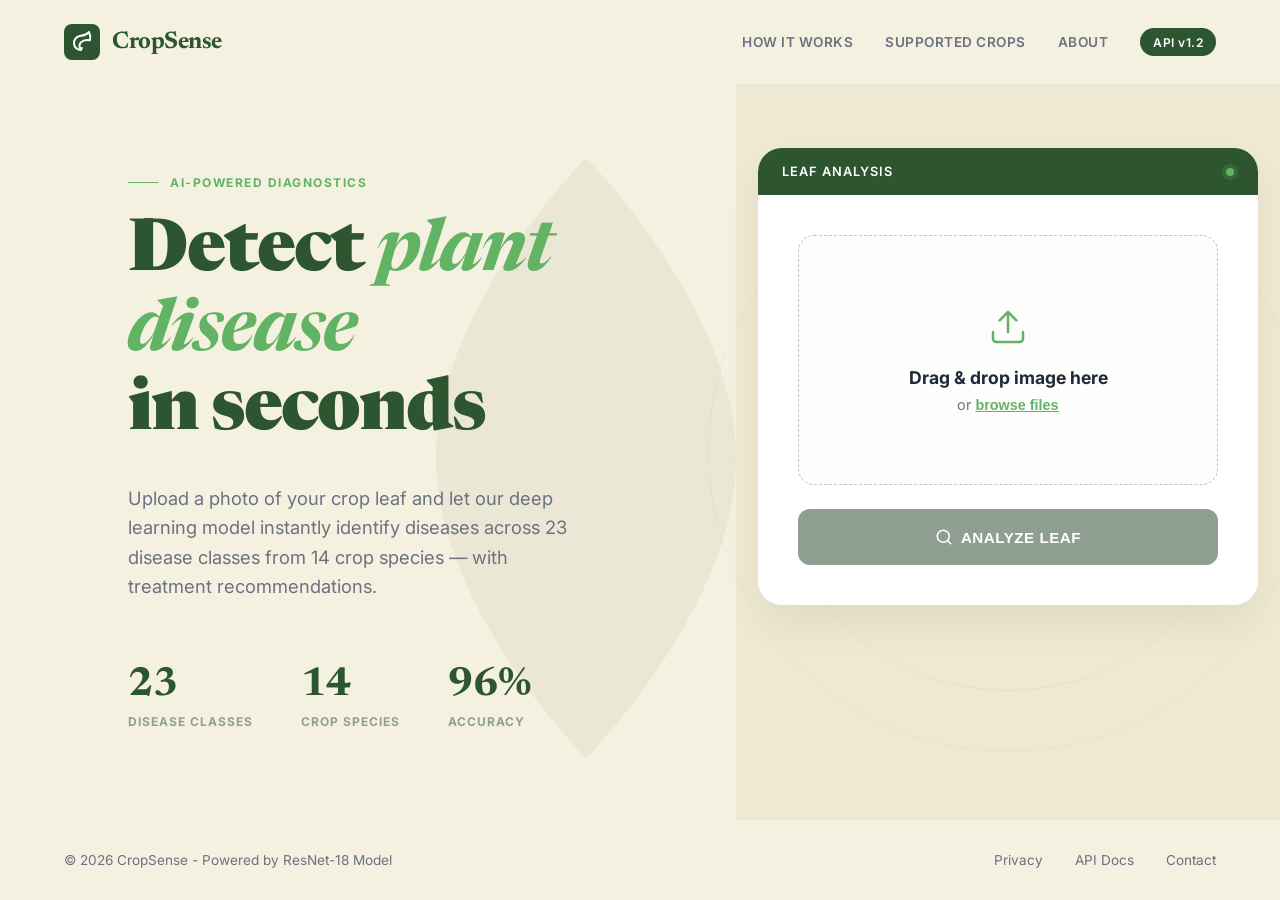
==== static/index.html @ 9f5681b8 "Initial commit" ====
<!DOCTYPE html>
<html lang="en">
<head>
    <meta charset="UTF-8">
    <meta name="viewport" content="width=device-width, initial-scale=1.0">
    <title>CropSense - AI Plant Diagnostics</title>
    <!-- Using a combination of Inter and a geometric serif (like Playfair or Newsreader) to match the mockup -->
    <link rel="preconnect" href="https://fonts.googleapis.com">
    <link rel="preconnect" href="https://fonts.gstatic.com" crossorigin>
    <link href="https://fonts.googleapis.com/css2?family=Inter:wght@400;500;600&family=Newsreader:opsz,wght@6..72,700;6..72,800&display=swap" rel="stylesheet">
    <link rel="stylesheet" href="style.css">
</head>
<body>
    
    <!-- Top Navigation -->
    <nav class="navbar">
        <div class="logo-area">
            <div class="logo-icon">
                <svg width="24" height="24" viewBox="0 0 24 24" fill="none" stroke="white" stroke-width="2" stroke-linecap="round" stroke-linejoin="round">
                    <path d="M11 20A7 7 0 0 1 9.8 6.1C15.5 5 17 4.48 19 2c1 2 2 4.18 1 8.3C11.6 9 7.1 14 11 20c.3-.8.6-1.6.8-2M11 20c-1.3-4-4.6-7-8V9h0"/>
                </svg>
            </div>
            <span class="logo-text">CropSense</span>
        </div>
        <div class="nav-links">
            <a href="#">HOW IT WORKS</a>
            <a href="#">SUPPORTED CROPS</a>
            <a href="#">ABOUT</a>
            <span class="api-badge">API v1.2</span>
        </div>
    </nav>

    <div class="split-layout">
        <!-- Left Column -->
        <div class="left-pane">
            <div class="hero-content">
                <div class="subtitle-badge">
                    <span class="line"></span> AI-POWERED DIAGNOSTICS
                </div>
                
                <h1>Detect <span class="accent-italic">plant disease</span><br>in seconds</h1>
                
                <p class="hero-desc">
                    Upload a photo of your crop leaf and let our deep learning model instantly identify diseases across 23 disease classes from 14 crop species — with treatment recommendations.
                </p>

                <div class="stats-row">
                    <div class="stat-item">
                        <span class="stat-number">23</span>
                        <span class="stat-label">DISEASE CLASSES</span>
                    </div>
                    <div class="stat-item">
                        <span class="stat-number">14</span>
                        <span class="stat-label">CROP SPECIES</span>
                    </div>
                    <div class="stat-item">
                        <span class="stat-number">96%</span>
                        <span class="stat-label">ACCURACY</span>
                    </div>
                </div>
            </div>
            
            <div class="leaf-watermark">
                <svg viewBox="0 0 100 200" fill="none" xmlns="http://www.w3.org/2000/svg">
                    <path d="M50 0C50 0 100 50 100 100C100 150 50 200 50 200C50 200 0 150 0 100C0 50 50 0 50 0Z" fill="currentColor"/>
                </svg>
            </div>
        </div>

        <!-- Right Column -->
        <div class="right-pane">
            <div class="background-circles"></div>

            <!-- Upload Flow Widget -->
            <div class="analysis-widget" id="upload-widget">
                <div class="widget-header">
                    <span>LEAF ANALYSIS</span>
                    <span class="status-dot"></span>
                </div>
                
                <div class="widget-body" id="drop-zone">
                    <!-- Upload Area -->
                    <div class="upload-area">
                        <input type="file" id="file-input" accept="image/*" hidden>
                        <div class="upload-placeholder">
                            <div class="placeholder-icon">
                                <svg width="40" height="40" viewBox="0 0 24 24" fill="none" stroke="currentColor" stroke-width="1.5" stroke-linecap="round" stroke-linejoin="round">
                                    <path d="M21 15v4a2 2 0 0 1-2 2H5a2 2 0 0 1-2-2v-4"></path>
                                    <polyline points="17 8 12 3 7 8"></polyline>
                                    <line x1="12" y1="3" x2="12" y2="15"></line>
                                </svg>
                            </div>
                            <p class="primary-text">Drag & drop image here</p>
                            <p class="secondary-text">or <button class="btn-text-upload" id="browse-btn">browse files</button></p>
                        </div>
                    </div>
                    
                    <!-- File Info (Hidden initially) -->
                    <div class="file-info hidden" id="file-info-bar">
                        <div class="file-details">
                            <svg width="16" height="16" viewBox="0 0 24 24" fill="none" stroke="#2c5530" stroke-width="2" stroke-linecap="round" stroke-linejoin="round"><path d="M14 2H6a2 2 0 0 0-2 2v16a2 2 0 0 0 2 2h12a2 2 0 0 0 2-2V8z"></path><polyline points="14 2 14 8 20 8"></polyline></svg>
                            <span id="file-name" class="filename">image.jpg</span>
                        </div>
                        <div class="file-actions">
                            <span id="file-size" class="filesize">19 KB</span>
                            <button id="clear-file-btn" class="btn-close">
                                <svg width="14" height="14" viewBox="0 0 24 24" fill="none" stroke="currentColor" stroke-width="2"><line x1="18" y1="6" x2="6" y2="18"></line><line x1="6" y1="6" x2="18" y2="18"></line></svg>
                            </button>
                        </div>
                    </div>

                    <!-- Loader (Hidden initially) -->
                    <div class="loader-box hidden" id="analyze-loader">
                        <div class="spinner-modern"></div>
                        <span>Analyzing model...</span>
                    </div>

                    <button class="btn-primary-dark" id="analyze-btn" disabled>
                        <svg width="18" height="18" viewBox="0 0 24 24" fill="none" stroke="currentColor" stroke-width="2" stroke-linecap="round" stroke-linejoin="round"><circle cx="11" cy="11" r="8"></circle><line x1="21" y1="21" x2="16.65" y2="16.65"></line></svg>
                        ANALYZE LEAF
                    </button>
                </div>
            </div>

            <!-- Results View (Hidden Initially) -->
            <div class="results-view hidden" id="results-widget">
                <div class="results-grid">
                    <!-- Left: Original Image -->
                    <div class="image-presentation">
                        <img id="result-img" src="" alt="Analyzed leaf">
                        <!-- We might optionally show what leaf type it is in the corner -->
                    </div>

                    <!-- Right: Data -->
                    <div class="data-presentation">
                        <div class="pill-badge healthy" id="diagnosis-badge">
                            <span class="dot"></span> <span id="badge-text">HEALTHY</span>
                        </div>
                        
                        <h2 class="diagnosis-header" id="diagnosis-title">Healthy</h2>
                        <p class="diagnosis-sub" id="diagnosis-subtitle">No disease detected</p>
                        
                        <div class="confidence-row">
                            <span class="conf-label">CONFIDENCE</span>
                            <div class="conf-bar-bg">
                                <div class="conf-bar-fill" id="conf-bar" style="width: 0%;"></div>
                            </div>
                            <span class="conf-value" id="conf-val-text">0%</span>
                        </div>

                        <!-- Tab System -->
                        <div class="tabs">
                            <div class="tab active" data-tab="overview">OVERVIEW</div>
                            <div class="tab" data-tab="alternatives">ALTERNATIVES</div>
                            <div class="tab" data-tab="treatment">TREATMENT</div>
                        </div>

                        <!-- Tab contents -->
                        <div class="tab-content active" id="tab-overview">
                            <ul class="checklist">
                                <li>
                                    <div class="check-icon"><svg width="12" height="12" viewBox="0 0 24 24" fill="none" stroke="currentColor" stroke-width="3" stroke-linecap="round" stroke-linejoin="round"><polyline points="20 6 9 17 4 12"></polyline></svg></div>
                                    <div><strong>Analysis complete:</strong> Visual structures, coloring, and necrosis indicators processed.</div>
                                </li>
                                <li>
                                    <div class="check-icon"><svg width="12" height="12" viewBox="0 0 24 24" fill="none" stroke="currentColor" stroke-width="3" stroke-linecap="round" stroke-linejoin="round"><polyline points="20 6 9 17 4 12"></polyline></svg></div>
                                    <div><strong>Model confidence high:</strong> The ResNet18 model is highly confident in this prediction category.</div>
                                </li>
                                <li>
                                    <div class="check-icon"><svg width="12" height="12" viewBox="0 0 24 24" fill="none" stroke="currentColor" stroke-width="3" stroke-linecap="round" stroke-linejoin="round"><polyline points="20 6 9 17 4 12"></polyline></svg></div>
                                    <div><strong>Optimal conditions:</strong> Ensure proper watering, drainage, and fertilization.</div>
                                </li>
                            </ul>
                        </div>
                    </div>
                </div>

                <!-- Action Cards -->
                <div class="action-cards">
                    <div class="action-card">
                        <div class="card-icon"><svg width="20" height="20" viewBox="0 0 24 24" fill="none" stroke="var(--forest)" stroke-width="2" stroke-linecap="round" stroke-linejoin="round"><path d="M14 2H6a2 2 0 0 0-2 2v16a2 2 0 0 0 2 2h12a2 2 0 0 0 2-2V8z"></path><polyline points="14 2 14 8 20 8"></polyline><line x1="12" y1="18" x2="12" y2="12"></line><line x1="9" y1="15" x2="15" y2="15"></line></svg></div>
                        <h4>Download Report</h4>
                        <p>Get a detailed PDF report of this diagnosis.</p>
                    </div>
                    <div class="action-card">
                        <div class="card-icon"><svg width="20" height="20" viewBox="0 0 24 24" fill="none" stroke="#d97706" stroke-width="2" stroke-linecap="round" stroke-linejoin="round"><circle cx="12" cy="12" r="10"></circle><line x1="12" y1="8" x2="12" y2="12"></line><line x1="12" y1="16" x2="12.01" y2="16"></line></svg></div>
                        <h4>Learn More</h4>
                        <p>Read about the pathogen biology and spread.</p>
                    </div>
                    <div class="action-card">
                        <div class="card-icon"><svg width="20" height="20" viewBox="0 0 24 24" fill="none" stroke="#78350f" stroke-width="2" stroke-linecap="round" stroke-linejoin="round"><path d="M3 9l9-7 9 7v11a2 2 0 0 1-2 2H5a2 2 0 0 1-2-2z"></path><polyline points="9 22 9 12 15 12 15 22"></polyline></svg></div>
                        <h4>Find Nearby Help</h4>
                        <p>Locate agronomists and suppliers near you.</p>
                    </div>
                </div>
                
                <button class="btn-text" id="reset-workflow">
                    <svg width="16" height="16" viewBox="0 0 24 24" fill="none" stroke="currentColor" stroke-width="2" stroke-linecap="round" stroke-linejoin="round"><path d="M2.5 2v6h6M21.5 22v-6h-6M22 11.5A10 10 0 0 0 3.2 7.2M2 12.5a10 10 0 0 0 18.8 4.2"/></svg>
                    ANALYZE ANOTHER IMAGE
                </button>
            </div>
            
        </div>
    </div>
    
    <!-- Footer -->
    <footer>
        <div class="copy">© 2026 CropSense - Powered by ResNet-18 Model</div>
        <div class="footer-links">
            <a href="#">Privacy</a>
            <a href="#">API Docs</a>
            <a href="#">Contact</a>
        </div>
    </footer>

    <script src="script.js"></script>
</body>
</html>
---- static/style.css ----
:root {
    /* Color Palette matched to "CropSense" Mockup */
    --bg-main: #f4f1e1; /* Warm cream/beige background */
    --bg-card: #ffffff; /* White card */
    --bg-dark-accent: #2c5530; /* Dark forest green */
    --bg-dark-accent-hover: #1e3b21;
    --text-dark: #1f2937; /* Dark gray for headings */
    --text-forest: #2c5530; /* Forest green text */
    --text-light-green: #63b365; /* Lighter green accent */
    --text-muted: #6b7280; /* Gray for subtitles */
    --border-light: #e5e7eb;
    
    /* Specific statuses */
    --pill-healthy-bg: #e6f4ea;
    --pill-healthy-text: #1e8e3e;
    
    /* Layout */
    --border-radius-lg: 16px;
    --border-radius-xl: 24px;
    --shadow-card: 0 20px 40px rgba(0,0,0,0.06);
}

* {
    box-sizing: border-box;
    margin: 0;
    padding: 0;
}

body {
    background-color: var(--bg-main);
    color: var(--text-dark);
    font-family: 'Inter', -apple-system, sans-serif;
    min-height: 100vh;
    display: flex;
    flex-direction: column;
    overflow-x: hidden;
}

/* --- Navigation --- */
.navbar {
    display: flex;
    justify-content: space-between;
    align-items: center;
    padding: 1.5rem 4rem;
    position: relative;
    z-index: 100;
}

.logo-area {
    display: flex;
    align-items: center;
    gap: 0.75rem;
}

.logo-icon {
    width: 36px;
    height: 36px;
    background-color: var(--bg-dark-accent);
    border-radius: 8px;
    display: flex;
    align-items: center;
    justify-content: center;
}

.logo-text {
    font-family: 'Newsreader', serif;
    font-weight: 700;
    font-size: 1.5rem;
    color: var(--text-forest);
    letter-spacing: -0.5px;
}

.nav-links {
    display: flex;
    align-items: center;
    gap: 2rem;
}

.nav-links a {
    text-decoration: none;
    color: var(--text-muted);
    font-size: 0.85rem;
    font-weight: 600;
    letter-spacing: 0.5px;
    transition: color 0.2s;
}

.nav-links a:hover {
    color: var(--text-forest);
}

.api-badge {
    background: var(--bg-dark-accent);
    color: white;
    font-size: 0.75rem;
    font-weight: 600;
    padding: 0.4rem 0.8rem;
    border-radius: 20px;
    letter-spacing: 0.5px;
}

/* --- Split Layout Main --- */
.split-layout {
    display: flex;
    flex: 1;
    position: relative;
}

/* Left Pane Details */
.left-pane {
    flex: 1;
    padding: 4rem 4rem 4rem 8rem;
    display: flex;
    flex-direction: column;
    justify-content: center;
    position: relative;
}

.hero-content {
    max-width: 500px;
    position: relative;
    z-index: 2;
}

.subtitle-badge {
    color: var(--text-light-green);
    font-size: 0.75rem;
    font-weight: 700;
    letter-spacing: 1.5px;
    margin-bottom: 1.5rem;
    display: flex;
    align-items: center;
    gap: 12px;
}

.subtitle-badge .line {
    width: 30px;
    height: 1px;
    background-color: var(--text-light-green);
}

.left-pane h1 {
    font-family: 'Newsreader', serif;
    font-size: 4.5rem;
    line-height: 1.1;
    color: var(--text-forest);
    font-weight: 800;
    margin-bottom: 2rem;
    letter-spacing: -2px;
}

.accent-italic {
    font-style: italic;
    color: var(--text-light-green);
    font-weight: 700;
}

.hero-desc {
    font-size: 1.15rem;
    line-height: 1.6;
    color: var(--text-muted);
    margin-bottom: 4rem;
    max-width: 450px;
}

.stats-row {
    display: flex;
    gap: 3rem;
}

.stat-item {
    display: flex;
    flex-direction: column;
    gap: 0.5rem;
}

.stat-number {
    font-family: 'Newsreader', serif;
    font-size: 2.5rem;
    font-weight: 700;
    color: var(--text-forest);
}

.stat-label {
    font-size: 0.75rem;
    font-weight: 700;
    color: #8fa08e;
    letter-spacing: 1px;
}

.leaf-watermark {
    position: absolute;
    top: 10%;
    right: 0;
    width: 300px;
    height: auto;
    color: rgba(220, 215, 195, 0.4);
    z-index: 1;
    pointer-events: none;
}

/* Right Pane Details */
.right-pane {
    flex: 1;
    background-color: #ede9d2; /* Slightly darker beige block to match the split */
    position: relative;
    display: flex;
    justify-content: center;
    align-items: flex-start;
    padding-top: 4rem;
}

.background-circles {
    position: absolute;
    top: 50%;
    left: 50%;
    transform: translate(-50%, -50%);
    width: 600px;
    height: 600px;
    border-radius: 50%;
    border: 1px solid rgba(0,0,0,0.03);
    z-index: 1;
}

.background-circles::before {
    content: '';
    position: absolute;
    top: 10%;
    left: 10%;
    right: 10%;
    bottom: 10%;
    border-radius: 50%;
    border: 1px solid rgba(0,0,0,0.04);
}

/* --- Widgets --- */
.analysis-widget {
    background: var(--bg-card);
    width: 100%;
    max-width: 500px;
    border-radius: var(--border-radius-xl);
    box-shadow: var(--shadow-card);
    z-index: 10;
    overflow: hidden;
    transition: all 0.3s ease;
}

.widget-header {
    background: var(--bg-dark-accent);
    color: white;
    padding: 1rem 1.5rem;
    display: flex;
    justify-content: space-between;
    align-items: center;
    font-size: 0.8rem;
    font-weight: 600;
    letter-spacing: 1px;
}

.status-dot {
    width: 8px;
    height: 8px;
    background: #63b365;
    border-radius: 50%;
    box-shadow: 0 0 0 4px rgba(99, 179, 101, 0.2);
}

.widget-body {
    padding: 2.5rem;
}

.upload-area {
    border: 1px dashed #c1c5b8;
    background: #fdfdfc;
    border-radius: var(--border-radius-lg);
    height: 250px;
    display: flex;
    justify-content: center;
    align-items: center;
    margin-bottom: 1.5rem;
    transition: all 0.2s ease;
}

.upload-area.highlight {
    border-color: var(--text-light-green);
    background: #f3faf4;
}

.upload-placeholder {
    display: flex;
    flex-direction: column;
    align-items: center;
    gap: 0.5rem;
}

.placeholder-icon {
    color: var(--text-light-green);
    margin-bottom: 0.5rem;
}

.primary-text {
    font-weight: 700;
    color: var(--text-dark);
    font-size: 1.1rem;
}

.secondary-text {
    color: var(--text-muted);
    font-size: 0.9rem;
}

.btn-text-upload {
    background: none;
    border: none;
    color: var(--text-light-green);
    font-weight: 600;
    text-decoration: underline;
    cursor: pointer;
    font-size: 0.9rem;
}

.file-info {
    display: flex;
    justify-content: space-between;
    align-items: center;
    background: #f9f9f9;
    padding: 1rem 1.5rem;
    border-radius: 8px;
    border: 1px solid var(--border-light);
    margin-bottom: 1.5rem;
}

.file-details {
    display: flex;
    align-items: center;
    gap: 12px;
    font-size: 0.9rem;
    font-weight: 500;
    color: var(--text-dark);
}

.file-actions {
    display: flex;
    align-items: center;
    gap: 12px;
}

.filesize {
    font-size: 0.8rem;
    color: var(--text-muted);
}

.btn-close {
    background: none;
    border: none;
    color: var(--text-muted);
    cursor: pointer;
    display: flex;
    align-items: center;
    justify-content: center;
}

.btn-close:hover {
    color: #ef4444;
}

.btn-primary-dark {
    width: 100%;
    background: var(--bg-dark-accent);
    color: white;
    border: none;
    padding: 1.2rem;
    border-radius: 12px;
    font-weight: 600;
    font-size: 0.95rem;
    letter-spacing: 0.5px;
    cursor: pointer;
    display: flex;
    justify-content: center;
    align-items: center;
    gap: 8px;
    transition: background 0.2s;
}

.btn-primary-dark:hover:not(:disabled) {
    background: var(--bg-dark-accent-hover);
}

.btn-primary-dark:disabled {
    background: #8e9e90;
    cursor: not-allowed;
}

/* --- Results View (The full-width layout shown in second image) --- */
.results-view {
    width: 100%;
    padding: 0 4rem;
    z-index: 20;
    animation: fadeIn 0.4s ease forwards;
}

/* We hide the hero content and right-pane background to make results full width */
body.results-mode .left-pane .hero-content,
body.results-mode .left-pane .leaf-watermark {
    display: none;
}
body.results-mode .right-pane {
    background-color: transparent;
}
body.results-mode .split-layout {
    display: block;
    padding-top: 2rem;
}

.results-grid {
    display: grid;
    grid-template-columns: 1fr 1fr;
    gap: 2rem;
    margin-bottom: 2rem;
    max-width: 1100px;
    margin: 0 auto 2rem auto;
}

.image-presentation {
    background: var(--bg-card);
    border-radius: var(--border-radius-xl);
    overflow: hidden;
    position: relative;
    box-shadow: var(--shadow-card);
}

#result-img {
    width: 100%;
    height: 100%;
    object-fit: cover;
    display: block;
    aspect-ratio: 1 / 1;
}

.data-presentation {
    background: var(--bg-card);
    border-radius: var(--border-radius-xl);
    padding: 3rem;
    box-shadow: var(--shadow-card);
}

/* Pill badge styling */
.pill-badge {
    display: inline-flex;
    align-items: center;
    gap: 6px;
    padding: 0.4rem 0.8rem;
    border-radius: 20px;
    font-size: 0.75rem;
    font-weight: 700;
    letter-spacing: 0.5px;
    margin-bottom: 1rem;
}

.pill-badge.healthy {
    background: var(--pill-healthy-bg);
    color: var(--pill-healthy-text);
}
.pill-badge.healthy .dot {
    background: var(--pill-healthy-text);
}

.pill-badge.disease {
    background: #fef2f2;
    color: #b91c1c;
}
.pill-badge.disease .dot {
    background: #b91c1c;
}

.pill-badge .dot {
    width: 6px;
    height: 6px;
    border-radius: 50%;
}

.diagnosis-header {
    font-family: 'Newsreader', serif;
    font-size: 2.5rem;
    color: var(--text-forest);
    margin-bottom: 0.2rem;
}

.diagnosis-sub {
    color: var(--text-muted);
    font-style: italic;
    margin-bottom: 2.5rem;
}

/* Confidence Bar exactly like mockup */
.confidence-row {
    display: flex;
    align-items: center;
    gap: 1.5rem;
    margin-bottom: 3rem;
}

.conf-label {
    font-size: 0.75rem;
    font-weight: 700;
    color: var(--text-muted);
    letter-spacing: 1px;
}

.conf-bar-bg {
    flex: 1;
    height: 6px;
    background: #f3f4f6;
    border-radius: 3px;
    overflow: hidden;
}

.conf-bar-fill {
    height: 100%;
    background: var(--text-light-green); /* Default green */
    border-radius: 3px;
    transition: width 1s ease;
}

.conf-bar-fill.warning {
    background: #dc2626; /* Red for disease */
}

.conf-value {
    font-weight: 700;
    font-family: 'Newsreader', serif;
    font-size: 1.25rem;
}

/* Tabs */
.tabs {
    display: flex;
    border-bottom: 1px solid var(--border-light);
    margin-bottom: 2rem;
}

.tab {
    padding: 1rem 1.5rem;
    font-size: 0.8rem;
    font-weight: 700;
    color: var(--text-muted);
    cursor: pointer;
    border-bottom: 2px solid transparent;
    transition: all 0.2s;
    letter-spacing: 0.5px;
}

.tab.active {
    color: var(--text-forest);
    border-bottom-color: var(--text-forest);
}

.tab-content {
    display: none;
    animation: fadeIn 0.3s;
}

.tab-content.active {
    display: block;
}

.checklist {
    list-style: none;
}

.checklist li {
    display: flex;
    gap: 1rem;
    margin-bottom: 1.5rem;
    font-size: 0.95rem;
    line-height: 1.5;
    color: var(--text-dark);
}

.checklist li strong {
    color: var(--text-forest);
}

.check-icon {
    flex-shrink: 0;
    width: 20px;
    height: 20px;
    border-radius: 50%;
    background: var(--pill-healthy-bg);
    color: var(--pill-healthy-text);
    display: flex;
    justify-content: center;
    align-items: center;
    margin-top: 2px;
}

/* Action Cards */
.action-cards {
    display: grid;
    grid-template-columns: repeat(3, 1fr);
    gap: 1.5rem;
    max-width: 1100px;
    margin: 0 auto;
}

.action-card {
    background: var(--bg-card);
    padding: 2rem;
    border-radius: var(--border-radius-lg);
    box-shadow: var(--shadow-card);
    transition: transform 0.2s;
    cursor: pointer;
}

.action-card:hover {
    transform: translateY(-3px);
}

.card-icon {
    width: 40px;
    height: 40px;
    background: #f9fafb;
    border-radius: 8px;
    display: flex;
    justify-content: center;
    align-items: center;
    margin-bottom: 1rem;
}

.action-card h4 {
    font-size: 1rem;
    color: var(--text-dark);
    margin-bottom: 0.5rem;
}

.action-card p {
    font-size: 0.85rem;
    color: var(--text-muted);
    line-height: 1.5;
}

/* Resets */
#reset-workflow {
    margin: 3rem auto 0 auto;
    display: flex;
    align-items: center;
    gap: 8px;
    color: var(--text-muted);
    font-size: 0.8rem;
    letter-spacing: 1px;
}

#reset-workflow:hover {
    color: var(--text-dark);
}

/* Utilities */
.hidden {
    display: none !important;
}

.loader-box {
    display: flex;
    flex-direction: column;
    align-items: center;
    gap: 1rem;
    padding: 3rem 0;
    color: var(--text-muted);
    font-weight: 500;
}

.spinner-modern {
    width: 40px;
    height: 40px;
    border: 3px solid rgba(0,0,0,0.05);
    border-top-color: var(--text-light-green);
    border-radius: 50%;
    animation: spin 1s linear infinite;
}

@keyframes spin {
    to { transform: rotate(360deg); }
}

@keyframes fadeIn {
    from { opacity: 0; transform: translateY(5px); }
    to { opacity: 1; transform: translateY(0); }
}

/* Footer Section */
footer {
    display: flex;
    justify-content: space-between;
    padding: 2rem 4rem;
    color: var(--text-muted);
    font-size: 0.85rem;
    z-index: 100;
}

.footer-links {
    display: flex;
    gap: 2rem;
}

.footer-links a {
    color: inherit;
    text-decoration: none;
}

@media(max-width: 1024px) {
    .split-layout {
        flex-direction: column;
    }
    body.results-mode .results-grid {
        grid-template-columns: 1fr;
    }
}
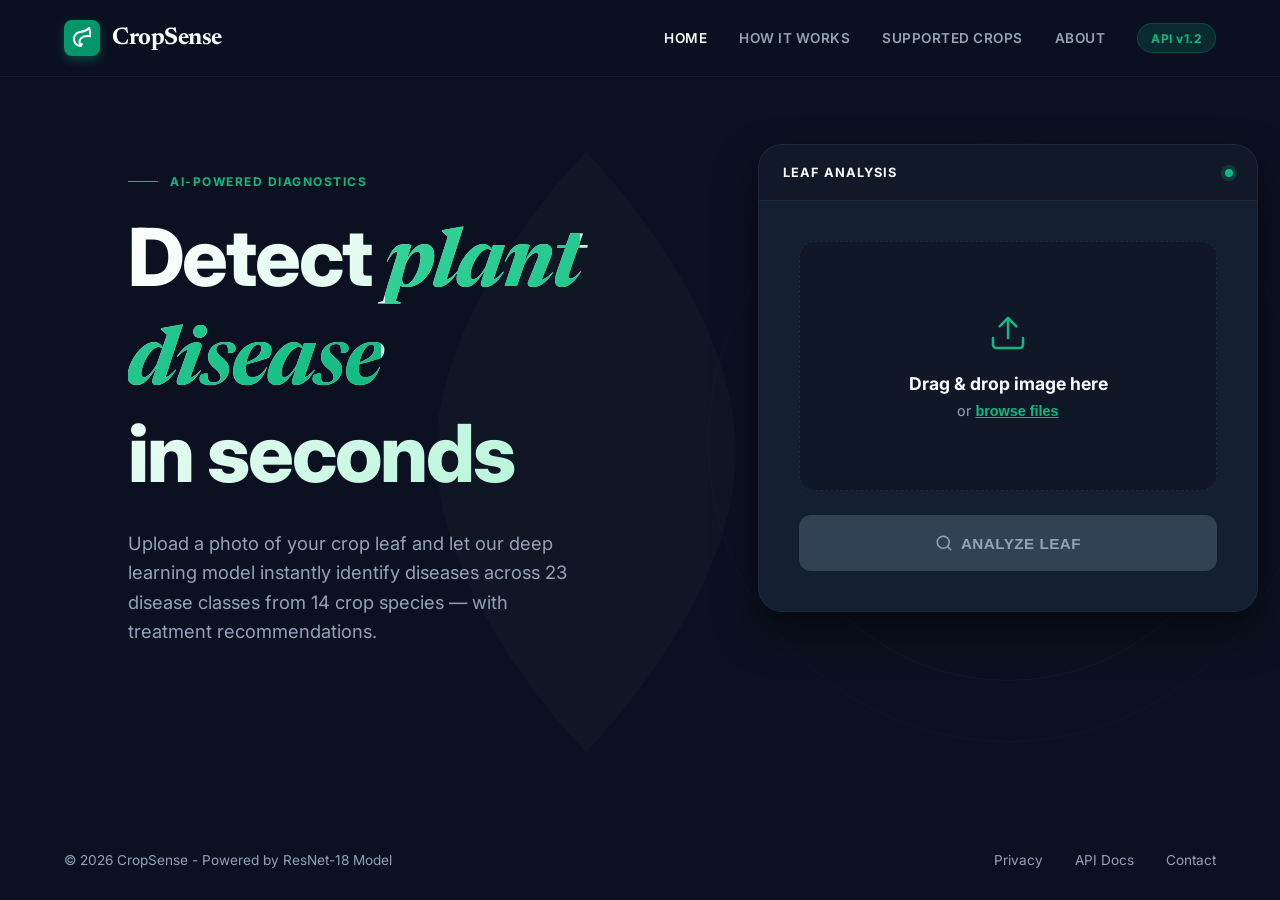
==== commit d68f091c: "Updated the frontend and added pages for about , home , supported-crops" ====
--- a/static/index.html
+++ b/static/index.html
@@ -4,14 +4,13 @@
     <meta charset="UTF-8">
     <meta name="viewport" content="width=device-width, initial-scale=1.0">
     <title>CropSense - AI Plant Diagnostics</title>
-    <!-- Using a combination of Inter and a geometric serif (like Playfair or Newsreader) to match the mockup -->
     <link rel="preconnect" href="https://fonts.googleapis.com">
     <link rel="preconnect" href="https://fonts.gstatic.com" crossorigin>
     <link href="https://fonts.googleapis.com/css2?family=Inter:wght@400;500;600&family=Newsreader:opsz,wght@6..72,700;6..72,800&display=swap" rel="stylesheet">
-    <link rel="stylesheet" href="style.css">
+    <link rel="stylesheet" href="style.css?v=2">
 </head>
 <body>
-    
+
     <!-- Top Navigation -->
     <nav class="navbar">
         <div class="logo-area">
@@ -23,43 +22,31 @@
             <span class="logo-text">CropSense</span>
         </div>
         <div class="nav-links">
-            <a href="#">HOW IT WORKS</a>
-            <a href="#">SUPPORTED CROPS</a>
-            <a href="#">ABOUT</a>
+            <a href="/" style="color: var(--text-dark);">HOME</a>
+            <a href="how-it-works.html">HOW IT WORKS</a>
+            <a href="supported-crops.html">SUPPORTED CROPS</a>
+            <a href="about.html">ABOUT</a>
             <span class="api-badge">API v1.2</span>
         </div>
     </nav>
 
     <div class="split-layout">
+
         <!-- Left Column -->
         <div class="left-pane">
             <div class="hero-content">
                 <div class="subtitle-badge">
                     <span class="line"></span> AI-POWERED DIAGNOSTICS
                 </div>
-                
+
                 <h1>Detect <span class="accent-italic">plant disease</span><br>in seconds</h1>
-                
+
                 <p class="hero-desc">
-                    Upload a photo of your crop leaf and let our deep learning model instantly identify diseases across 23 disease classes from 14 crop species — with treatment recommendations.
+                    Upload a photo of your crop leaf and let our deep learning model instantly identify diseases across
+                    23 disease classes from 14 crop species — with treatment recommendations.
                 </p>
-
-                <div class="stats-row">
-                    <div class="stat-item">
-                        <span class="stat-number">23</span>
-                        <span class="stat-label">DISEASE CLASSES</span>
-                    </div>
-                    <div class="stat-item">
-                        <span class="stat-number">14</span>
-                        <span class="stat-label">CROP SPECIES</span>
-                    </div>
-                    <div class="stat-item">
-                        <span class="stat-number">96%</span>
-                        <span class="stat-label">ACCURACY</span>
-                    </div>
-                </div>
-            </div>
-            
+            </div>
+
             <div class="leaf-watermark">
                 <svg viewBox="0 0 100 200" fill="none" xmlns="http://www.w3.org/2000/svg">
                     <path d="M50 0C50 0 100 50 100 100C100 150 50 200 50 200C50 200 0 150 0 100C0 50 50 0 50 0Z" fill="currentColor"/>
@@ -77,7 +64,7 @@
                     <span>LEAF ANALYSIS</span>
                     <span class="status-dot"></span>
                 </div>
-                
+
                 <div class="widget-body" id="drop-zone">
                     <!-- Upload Area -->
                     <div class="upload-area">
@@ -90,21 +77,27 @@
                                     <line x1="12" y1="3" x2="12" y2="15"></line>
                                 </svg>
                             </div>
-                            <p class="primary-text">Drag & drop image here</p>
+                            <p class="primary-text">Drag &amp; drop image here</p>
                             <p class="secondary-text">or <button class="btn-text-upload" id="browse-btn">browse files</button></p>
                         </div>
                     </div>
-                    
+
                     <!-- File Info (Hidden initially) -->
                     <div class="file-info hidden" id="file-info-bar">
                         <div class="file-details">
-                            <svg width="16" height="16" viewBox="0 0 24 24" fill="none" stroke="#2c5530" stroke-width="2" stroke-linecap="round" stroke-linejoin="round"><path d="M14 2H6a2 2 0 0 0-2 2v16a2 2 0 0 0 2 2h12a2 2 0 0 0 2-2V8z"></path><polyline points="14 2 14 8 20 8"></polyline></svg>
+                            <svg width="16" height="16" viewBox="0 0 24 24" fill="none" stroke="#2c5530" stroke-width="2" stroke-linecap="round" stroke-linejoin="round">
+                                <path d="M14 2H6a2 2 0 0 0-2 2v16a2 2 0 0 0 2 2h12a2 2 0 0 0 2-2V8z"></path>
+                                <polyline points="14 2 14 8 20 8"></polyline>
+                            </svg>
                             <span id="file-name" class="filename">image.jpg</span>
                         </div>
                         <div class="file-actions">
                             <span id="file-size" class="filesize">19 KB</span>
                             <button id="clear-file-btn" class="btn-close">
-                                <svg width="14" height="14" viewBox="0 0 24 24" fill="none" stroke="currentColor" stroke-width="2"><line x1="18" y1="6" x2="6" y2="18"></line><line x1="6" y1="6" x2="18" y2="18"></line></svg>
+                                <svg width="14" height="14" viewBox="0 0 24 24" fill="none" stroke="currentColor" stroke-width="2">
+                                    <line x1="18" y1="6" x2="6" y2="18"></line>
+                                    <line x1="6" y1="6" x2="18" y2="18"></line>
+                                </svg>
                             </button>
                         </div>
                     </div>
@@ -116,7 +109,10 @@
                     </div>
 
                     <button class="btn-primary-dark" id="analyze-btn" disabled>
-                        <svg width="18" height="18" viewBox="0 0 24 24" fill="none" stroke="currentColor" stroke-width="2" stroke-linecap="round" stroke-linejoin="round"><circle cx="11" cy="11" r="8"></circle><line x1="21" y1="21" x2="16.65" y2="16.65"></line></svg>
+                        <svg width="18" height="18" viewBox="0 0 24 24" fill="none" stroke="currentColor" stroke-width="2" stroke-linecap="round" stroke-linejoin="round">
+                            <circle cx="11" cy="11" r="8"></circle>
+                            <line x1="21" y1="21" x2="16.65" y2="16.65"></line>
+                        </svg>
                         ANALYZE LEAF
                     </button>
                 </div>
@@ -128,7 +124,6 @@
                     <!-- Left: Original Image -->
                     <div class="image-presentation">
                         <img id="result-img" src="" alt="Analyzed leaf">
-                        <!-- We might optionally show what leaf type it is in the corner -->
                     </div>
 
                     <!-- Right: Data -->
@@ -136,10 +131,10 @@
                         <div class="pill-badge healthy" id="diagnosis-badge">
                             <span class="dot"></span> <span id="badge-text">HEALTHY</span>
                         </div>
-                        
+
                         <h2 class="diagnosis-header" id="diagnosis-title">Healthy</h2>
                         <p class="diagnosis-sub" id="diagnosis-subtitle">No disease detected</p>
-                        
+
                         <div class="confidence-row">
                             <span class="conf-label">CONFIDENCE</span>
                             <div class="conf-bar-bg">
@@ -193,16 +188,16 @@
                         <p>Locate agronomists and suppliers near you.</p>
                     </div>
                 </div>
-                
+
                 <button class="btn-text" id="reset-workflow">
                     <svg width="16" height="16" viewBox="0 0 24 24" fill="none" stroke="currentColor" stroke-width="2" stroke-linecap="round" stroke-linejoin="round"><path d="M2.5 2v6h6M21.5 22v-6h-6M22 11.5A10 10 0 0 0 3.2 7.2M2 12.5a10 10 0 0 0 18.8 4.2"/></svg>
                     ANALYZE ANOTHER IMAGE
                 </button>
             </div>
-            
+
         </div>
     </div>
-    
+
     <!-- Footer -->
     <footer>
         <div class="copy">© 2026 CropSense - Powered by ResNet-18 Model</div>
@@ -215,4 +210,4 @@
 
     <script src="script.js"></script>
 </body>
-</html>
+</html>
--- a/static/style.css
+++ b/static/style.css
@@ -1,23 +1,29 @@
 :root {
-    /* Color Palette matched to "CropSense" Mockup */
-    --bg-main: #f4f1e1; /* Warm cream/beige background */
-    --bg-card: #ffffff; /* White card */
-    --bg-dark-accent: #2c5530; /* Dark forest green */
-    --bg-dark-accent-hover: #1e3b21;
-    --text-dark: #1f2937; /* Dark gray for headings */
-    --text-forest: #2c5530; /* Forest green text */
-    --text-light-green: #63b365; /* Lighter green accent */
-    --text-muted: #6b7280; /* Gray for subtitles */
-    --border-light: #e5e7eb;
-    
+    /* New Dark Theme Palette */
+    --bg-main: #0B1120;
+    /* Deep slate baseline */
+    --bg-card: #151f32;
+    /* Slightly lighter card bg */
+    --bg-dark-accent: #059669;
+    /* Emerald green */
+    --bg-dark-accent-hover: #047857;
+    --text-dark: #f8fafc;
+    /* Primary text (white/slate-50) */
+    --text-forest: #34d399;
+    /* Green accent text */
+    --text-light-green: #10b981;
+    --text-muted: #94a3b8;
+    /* Slate-400 for subtitles/descriptions */
+    --border-light: #1e293b;
+
     /* Specific statuses */
-    --pill-healthy-bg: #e6f4ea;
-    --pill-healthy-text: #1e8e3e;
-    
+    --pill-healthy-bg: #064e3b;
+    --pill-healthy-text: #34d399;
+
     /* Layout */
     --border-radius-lg: 16px;
     --border-radius-xl: 24px;
-    --shadow-card: 0 20px 40px rgba(0,0,0,0.06);
+    --shadow-card: 0 20px 40px rgba(0, 0, 0, 0.5);
 }
 
 * {
@@ -38,12 +44,20 @@
 
 /* --- Navigation --- */
 .navbar {
+    position: fixed;
+    top: 0;
+    left: 0;
+    width: 100%;
     display: flex;
     justify-content: space-between;
     align-items: center;
-    padding: 1.5rem 4rem;
-    position: relative;
-    z-index: 100;
+    padding: 1.25rem 4rem;
+    z-index: 1000;
+    /* Translucency effect when scrolling */
+    background-color: rgba(11, 17, 32, 0.75);
+    backdrop-filter: blur(12px);
+    -webkit-backdrop-filter: blur(12px);
+    border-bottom: 1px solid rgba(255, 255, 255, 0.05);
 }
 
 .logo-area {
@@ -60,13 +74,14 @@
     display: flex;
     align-items: center;
     justify-content: center;
+    box-shadow: 0 4px 10px rgba(5, 150, 105, 0.4);
 }
 
 .logo-text {
     font-family: 'Newsreader', serif;
     font-weight: 700;
     font-size: 1.5rem;
-    color: var(--text-forest);
+    color: var(--text-dark);
     letter-spacing: -0.5px;
 }
 
@@ -86,14 +101,15 @@
 }
 
 .nav-links a:hover {
-    color: var(--text-forest);
+    color: var(--text-dark);
 }
 
 .api-badge {
-    background: var(--bg-dark-accent);
-    color: white;
+    background: rgba(5, 150, 105, 0.2);
+    color: var(--text-light-green);
+    border: 1px solid rgba(5, 150, 105, 0.3);
     font-size: 0.75rem;
-    font-weight: 600;
+    font-weight: 700;
     padding: 0.4rem 0.8rem;
     border-radius: 20px;
     letter-spacing: 0.5px;
@@ -104,6 +120,8 @@
     display: flex;
     flex: 1;
     position: relative;
+    padding-top: 5rem;
+    /* Push down content so fixed navbar doesn't cover it */
 }
 
 /* Left Pane Details */
@@ -117,7 +135,7 @@
 }
 
 .hero-content {
-    max-width: 500px;
+    max-width: 550px;
     position: relative;
     z-index: 2;
 }
@@ -140,19 +158,24 @@
 }
 
 .left-pane h1 {
-    font-family: 'Newsreader', serif;
-    font-size: 4.5rem;
+    font-family: 'Inter', sans-serif;
+    font-size: 5rem;
     line-height: 1.1;
-    color: var(--text-forest);
     font-weight: 800;
     margin-bottom: 2rem;
     letter-spacing: -2px;
+    background: linear-gradient(135deg, #ffffff 0%, #a7f3d0 100%);
+    -webkit-background-clip: text;
+    -webkit-text-fill-color: transparent;
 }
 
 .accent-italic {
+    font-family: 'Newsreader', serif;
     font-style: italic;
-    color: var(--text-light-green);
-    font-weight: 700;
+    font-weight: 700;
+    background: linear-gradient(135deg, #34d399 0%, #10b981 100%);
+    -webkit-background-clip: text;
+    -webkit-text-fill-color: transparent;
 }
 
 .hero-desc {
@@ -163,30 +186,6 @@
     max-width: 450px;
 }
 
-.stats-row {
-    display: flex;
-    gap: 3rem;
-}
-
-.stat-item {
-    display: flex;
-    flex-direction: column;
-    gap: 0.5rem;
-}
-
-.stat-number {
-    font-family: 'Newsreader', serif;
-    font-size: 2.5rem;
-    font-weight: 700;
-    color: var(--text-forest);
-}
-
-.stat-label {
-    font-size: 0.75rem;
-    font-weight: 700;
-    color: #8fa08e;
-    letter-spacing: 1px;
-}
 
 .leaf-watermark {
     position: absolute;
@@ -194,7 +193,7 @@
     right: 0;
     width: 300px;
     height: auto;
-    color: rgba(220, 215, 195, 0.4);
+    color: rgba(255, 255, 255, 0.02);
     z-index: 1;
     pointer-events: none;
 }
@@ -202,7 +201,7 @@
 /* Right Pane Details */
 .right-pane {
     flex: 1;
-    background-color: #ede9d2; /* Slightly darker beige block to match the split */
+    background-color: transparent;
     position: relative;
     display: flex;
     justify-content: center;
@@ -218,7 +217,7 @@
     width: 600px;
     height: 600px;
     border-radius: 50%;
-    border: 1px solid rgba(0,0,0,0.03);
+    border: 1px solid rgba(255, 255, 255, 0.02);
     z-index: 1;
 }
 
@@ -230,7 +229,7 @@
     right: 10%;
     bottom: 10%;
     border-radius: 50%;
-    border: 1px solid rgba(0,0,0,0.04);
+    border: 1px solid rgba(255, 255, 255, 0.03);
 }
 
 /* --- Widgets --- */
@@ -243,26 +242,28 @@
     z-index: 10;
     overflow: hidden;
     transition: all 0.3s ease;
+    border: 1px solid var(--border-light);
 }
 
 .widget-header {
-    background: var(--bg-dark-accent);
-    color: white;
-    padding: 1rem 1.5rem;
+    background: rgba(0, 0, 0, 0.2);
+    color: var(--text-dark);
+    padding: 1.25rem 1.5rem;
     display: flex;
     justify-content: space-between;
     align-items: center;
     font-size: 0.8rem;
-    font-weight: 600;
+    font-weight: 700;
     letter-spacing: 1px;
+    border-bottom: 1px solid var(--border-light);
 }
 
 .status-dot {
     width: 8px;
     height: 8px;
-    background: #63b365;
+    background: #10b981;
     border-radius: 50%;
-    box-shadow: 0 0 0 4px rgba(99, 179, 101, 0.2);
+    box-shadow: 0 0 0 4px rgba(16, 185, 129, 0.2);
 }
 
 .widget-body {
@@ -270,8 +271,8 @@
 }
 
 .upload-area {
-    border: 1px dashed #c1c5b8;
-    background: #fdfdfc;
+    border: 1px dashed var(--border-light);
+    background: rgba(0, 0, 0, 0.2);
     border-radius: var(--border-radius-lg);
     height: 250px;
     display: flex;
@@ -283,7 +284,7 @@
 
 .upload-area.highlight {
     border-color: var(--text-light-green);
-    background: #f3faf4;
+    background: rgba(16, 185, 129, 0.05);
 }
 
 .upload-placeholder {
@@ -323,7 +324,7 @@
     display: flex;
     justify-content: space-between;
     align-items: center;
-    background: #f9f9f9;
+    background: rgba(0, 0, 0, 0.2);
     padding: 1rem 1.5rem;
     border-radius: 8px;
     border: 1px solid var(--border-light);
@@ -379,15 +380,17 @@
     justify-content: center;
     align-items: center;
     gap: 8px;
-    transition: background 0.2s;
+    transition: background 0.2s, transform 0.1s;
 }
 
 .btn-primary-dark:hover:not(:disabled) {
     background: var(--bg-dark-accent-hover);
+    transform: translateY(-1px);
 }
 
 .btn-primary-dark:disabled {
-    background: #8e9e90;
+    background: #334155;
+    color: #94a3b8;
     cursor: not-allowed;
 }
 
@@ -399,17 +402,20 @@
     animation: fadeIn 0.4s ease forwards;
 }
 
-/* We hide the hero content and right-pane background to make results full width */
+/* We hide the hero content to make results full width */
 body.results-mode .left-pane .hero-content,
 body.results-mode .left-pane .leaf-watermark {
     display: none;
 }
+
 body.results-mode .right-pane {
     background-color: transparent;
 }
+
 body.results-mode .split-layout {
     display: block;
-    padding-top: 2rem;
+    padding-top: 7rem;
+    /* slightly more padding for Nav in full mode */
 }
 
 .results-grid {
@@ -427,6 +433,7 @@
     overflow: hidden;
     position: relative;
     box-shadow: var(--shadow-card);
+    border: 1px solid var(--border-light);
 }
 
 #result-img {
@@ -442,6 +449,7 @@
     border-radius: var(--border-radius-xl);
     padding: 3rem;
     box-shadow: var(--shadow-card);
+    border: 1px solid var(--border-light);
 }
 
 /* Pill badge styling */
@@ -461,16 +469,18 @@
     background: var(--pill-healthy-bg);
     color: var(--pill-healthy-text);
 }
+
 .pill-badge.healthy .dot {
     background: var(--pill-healthy-text);
 }
 
 .pill-badge.disease {
-    background: #fef2f2;
-    color: #b91c1c;
-}
+    background: #450a0a;
+    color: #fca5a5;
+}
+
 .pill-badge.disease .dot {
-    background: #b91c1c;
+    background: #ef4444;
 }
 
 .pill-badge .dot {
@@ -482,7 +492,7 @@
 .diagnosis-header {
     font-family: 'Newsreader', serif;
     font-size: 2.5rem;
-    color: var(--text-forest);
+    color: var(--text-dark);
     margin-bottom: 0.2rem;
 }
 
@@ -510,20 +520,25 @@
 .conf-bar-bg {
     flex: 1;
     height: 6px;
-    background: #f3f4f6;
+    background: #1e293b;
+    /* Dark track */
     border-radius: 3px;
     overflow: hidden;
 }
 
 .conf-bar-fill {
     height: 100%;
-    background: var(--text-light-green); /* Default green */
+    background: var(--text-light-green);
+    /* Default green */
     border-radius: 3px;
     transition: width 1s ease;
+    box-shadow: 0 0 10px rgba(16, 185, 129, 0.4);
 }
 
 .conf-bar-fill.warning {
-    background: #dc2626; /* Red for disease */
+    background: #ef4444;
+    /* Red for disease */
+    box-shadow: 0 0 10px rgba(239, 68, 68, 0.4);
 }
 
 .conf-value {
@@ -551,8 +566,8 @@
 }
 
 .tab.active {
-    color: var(--text-forest);
-    border-bottom-color: var(--text-forest);
+    color: var(--text-dark);
+    border-bottom-color: var(--text-light-green);
 }
 
 .tab-content {
@@ -578,7 +593,7 @@
 }
 
 .checklist li strong {
-    color: var(--text-forest);
+    color: var(--text-light-green);
 }
 
 .check-icon {
@@ -610,16 +625,18 @@
     box-shadow: var(--shadow-card);
     transition: transform 0.2s;
     cursor: pointer;
+    border: 1px solid var(--border-light);
 }
 
 .action-card:hover {
     transform: translateY(-3px);
+    border-color: rgba(255, 255, 255, 0.1);
 }
 
 .card-icon {
     width: 40px;
     height: 40px;
-    background: #f9fafb;
+    background: rgba(0, 0, 0, 0.2);
     border-radius: 8px;
     display: flex;
     justify-content: center;
@@ -648,6 +665,9 @@
     color: var(--text-muted);
     font-size: 0.8rem;
     letter-spacing: 1px;
+    background: transparent;
+    border: none;
+    cursor: pointer;
 }
 
 #reset-workflow:hover {
@@ -672,26 +692,35 @@
 .spinner-modern {
     width: 40px;
     height: 40px;
-    border: 3px solid rgba(0,0,0,0.05);
+    border: 3px solid rgba(255, 255, 255, 0.05);
     border-top-color: var(--text-light-green);
     border-radius: 50%;
     animation: spin 1s linear infinite;
 }
 
 @keyframes spin {
-    to { transform: rotate(360deg); }
+    to {
+        transform: rotate(360deg);
+    }
 }
 
 @keyframes fadeIn {
-    from { opacity: 0; transform: translateY(5px); }
-    to { opacity: 1; transform: translateY(0); }
+    from {
+        opacity: 0;
+        transform: translateY(5px);
+    }
+
+    to {
+        opacity: 1;
+        transform: translateY(0);
+    }
 }
 
 /* Footer Section */
 footer {
     display: flex;
     justify-content: space-between;
-    padding: 2rem 4rem;
+    padding: 3rem 4rem 2rem 4rem;
     color: var(--text-muted);
     font-size: 0.85rem;
     z-index: 100;
@@ -705,13 +734,18 @@
 .footer-links a {
     color: inherit;
     text-decoration: none;
+}
+
+.footer-links a:hover {
+    color: var(--text-dark);
 }
 
 @media(max-width: 1024px) {
     .split-layout {
         flex-direction: column;
     }
+
     body.results-mode .results-grid {
         grid-template-columns: 1fr;
     }
-}
+}
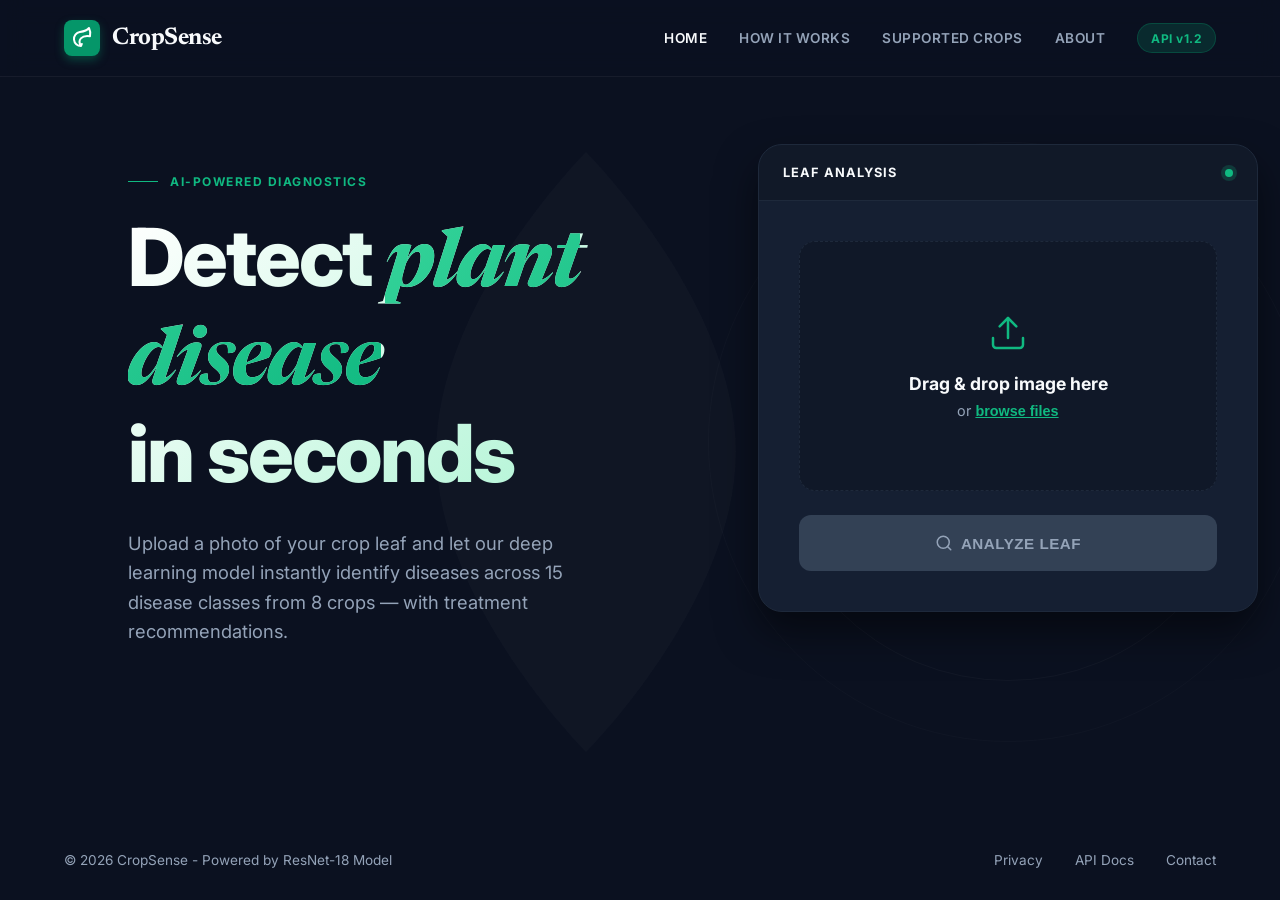
==== commit f3c73768: "Corrected the number of crops and diseases" ====
--- a/static/index.html
+++ b/static/index.html
@@ -43,7 +43,7 @@
 
                 <p class="hero-desc">
                     Upload a photo of your crop leaf and let our deep learning model instantly identify diseases across
-                    23 disease classes from 14 crop species — with treatment recommendations.
+                    15 disease classes from 8 crops — with treatment recommendations.
                 </p>
             </div>
 
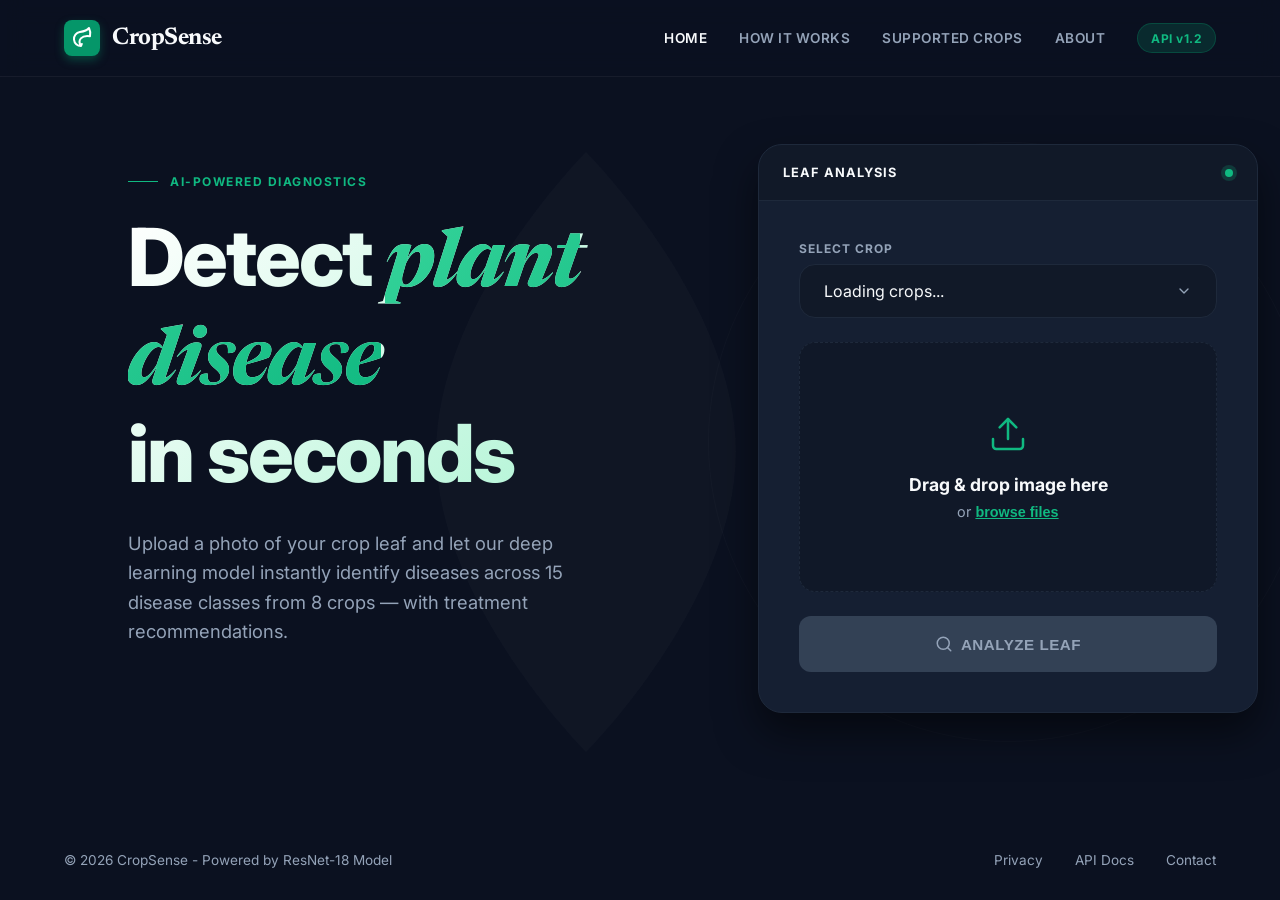
==== commit a4200ecd: "Updated UI and added the feature to detect non leaf/diff images , added feature to select the crop t" ====
--- a/static/index.html
+++ b/static/index.html
@@ -66,6 +66,25 @@
                 </div>
 
                 <div class="widget-body" id="drop-zone">
+                    <!-- Crop Selection -->
+                    <div class="crop-selection" style="margin-bottom: 1.5rem; position: relative;">
+                        <label style="display: block; font-weight: 700; font-size: 0.75rem; color: var(--text-muted); margin-bottom: 8px; letter-spacing: 1px;">SELECT CROP</label>
+                        
+                        <!-- Custom Select Dropdown -->
+                        <div class="custom-select-wrapper" id="custom-crop-wrapper">
+                            <div class="custom-select-trigger" id="custom-crop-trigger">
+                                <span id="custom-crop-text">Loading crops...</span>
+                                <svg width="16" height="16" viewBox="0 0 24 24" fill="none" stroke="var(--text-muted)" stroke-width="2" stroke-linecap="round" stroke-linejoin="round"><polyline points="6 9 12 15 18 9"></polyline></svg>
+                            </div>
+                            <div class="custom-options-container hidden" id="custom-crop-options">
+                                <!-- Options dynamically injected via JS -->
+                            </div>
+                        </div>
+                        
+                        <!-- Hidden Form Value -->
+                        <input type="hidden" id="crop-select" value="">
+                    </div>
+
                     <!-- Upload Area -->
                     <div class="upload-area">
                         <input type="file" id="file-input" accept="image/*" hidden>
@@ -108,6 +127,15 @@
                         <span>Analyzing model...</span>
                     </div>
 
+                    <!-- Error Message (Hidden initially) -->
+                    <div id="error-message" class="hidden error-banner">
+                        <svg width="20" height="20" viewBox="0 0 24 24" fill="none" stroke="currentColor" stroke-width="2" stroke-linecap="round" stroke-linejoin="round" class="error-icon"><circle cx="12" cy="12" r="10"></circle><line x1="12" y1="8" x2="12" y2="12"></line><line x1="12" y1="16" x2="12.01" y2="16"></line></svg>
+                        <div class="error-content">
+                            <strong id="error-title">Failed to analyze image!</strong>
+                            <span id="error-text">Please upload a valid image.</span>
+                        </div>
+                    </div>
+
                     <button class="btn-primary-dark" id="analyze-btn" disabled>
                         <svg width="18" height="18" viewBox="0 0 24 24" fill="none" stroke="currentColor" stroke-width="2" stroke-linecap="round" stroke-linejoin="round">
                             <circle cx="11" cy="11" r="8"></circle>
@@ -146,7 +174,6 @@
                         <!-- Tab System -->
                         <div class="tabs">
                             <div class="tab active" data-tab="overview">OVERVIEW</div>
-                            <div class="tab" data-tab="alternatives">ALTERNATIVES</div>
                             <div class="tab" data-tab="treatment">TREATMENT</div>
                         </div>
 
@@ -161,10 +188,11 @@
                                     <div class="check-icon"><svg width="12" height="12" viewBox="0 0 24 24" fill="none" stroke="currentColor" stroke-width="3" stroke-linecap="round" stroke-linejoin="round"><polyline points="20 6 9 17 4 12"></polyline></svg></div>
                                     <div><strong>Model confidence high:</strong> The ResNet18 model is highly confident in this prediction category.</div>
                                 </li>
-                                <li>
-                                    <div class="check-icon"><svg width="12" height="12" viewBox="0 0 24 24" fill="none" stroke="currentColor" stroke-width="3" stroke-linecap="round" stroke-linejoin="round"><polyline points="20 6 9 17 4 12"></polyline></svg></div>
-                                    <div><strong>Optimal conditions:</strong> Ensure proper watering, drainage, and fertilization.</div>
-                                </li>
+                            </ul>
+                        </div>
+                        <div class="tab-content" id="tab-treatment">
+                            <ul class="checklist" id="treatment-list">
+                                <!-- Dynamic treatments injected here via JS -->
                             </ul>
                         </div>
                     </div>
@@ -172,24 +200,14 @@
 
                 <!-- Action Cards -->
                 <div class="action-cards">
-                    <div class="action-card">
-                        <div class="card-icon"><svg width="20" height="20" viewBox="0 0 24 24" fill="none" stroke="var(--forest)" stroke-width="2" stroke-linecap="round" stroke-linejoin="round"><path d="M14 2H6a2 2 0 0 0-2 2v16a2 2 0 0 0 2 2h12a2 2 0 0 0 2-2V8z"></path><polyline points="14 2 14 8 20 8"></polyline><line x1="12" y1="18" x2="12" y2="12"></line><line x1="9" y1="15" x2="15" y2="15"></line></svg></div>
-                        <h4>Download Report</h4>
-                        <p>Get a detailed PDF report of this diagnosis.</p>
-                    </div>
-                    <div class="action-card">
+                    <a href="#" target="_blank" class="action-card" id="learn-more-link" style="text-decoration: none; display: block;">
                         <div class="card-icon"><svg width="20" height="20" viewBox="0 0 24 24" fill="none" stroke="#d97706" stroke-width="2" stroke-linecap="round" stroke-linejoin="round"><circle cx="12" cy="12" r="10"></circle><line x1="12" y1="8" x2="12" y2="12"></line><line x1="12" y1="16" x2="12.01" y2="16"></line></svg></div>
                         <h4>Learn More</h4>
                         <p>Read about the pathogen biology and spread.</p>
-                    </div>
-                    <div class="action-card">
-                        <div class="card-icon"><svg width="20" height="20" viewBox="0 0 24 24" fill="none" stroke="#78350f" stroke-width="2" stroke-linecap="round" stroke-linejoin="round"><path d="M3 9l9-7 9 7v11a2 2 0 0 1-2 2H5a2 2 0 0 1-2-2z"></path><polyline points="9 22 9 12 15 12 15 22"></polyline></svg></div>
-                        <h4>Find Nearby Help</h4>
-                        <p>Locate agronomists and suppliers near you.</p>
-                    </div>
-                </div>
-
-                <button class="btn-text" id="reset-workflow">
+                    </a>
+                </div>
+
+                <button class="btn-outline" id="reset-workflow">
                     <svg width="16" height="16" viewBox="0 0 24 24" fill="none" stroke="currentColor" stroke-width="2" stroke-linecap="round" stroke-linejoin="round"><path d="M2.5 2v6h6M21.5 22v-6h-6M22 11.5A10 10 0 0 0 3.2 7.2M2 12.5a10 10 0 0 0 18.8 4.2"/></svg>
                     ANALYZE ANOTHER IMAGE
                 </button>
--- a/static/style.css
+++ b/static/style.css
@@ -612,9 +612,9 @@
 /* Action Cards */
 .action-cards {
     display: grid;
-    grid-template-columns: repeat(3, 1fr);
+    grid-template-columns: 1fr;
     gap: 1.5rem;
-    max-width: 1100px;
+    max-width: 400px;
     margin: 0 auto;
 }
 
@@ -657,24 +657,140 @@
 }
 
 /* Resets */
-#reset-workflow {
+/* Utilities */
+.btn-outline {
+    display: flex;
+    align-items: center;
+    justify-content: center;
+    gap: 10px;
+    padding: 0.8rem 1.5rem;
+    border-radius: var(--border-radius-lg);
+    font-weight: 600;
+    font-size: 0.85rem;
+    letter-spacing: 1px;
+    cursor: pointer;
+    background: transparent;
+    border: 1px solid rgba(255, 255, 255, 0.2);
+    color: var(--text-dark);
+    transition: all 0.2s ease;
     margin: 3rem auto 0 auto;
-    display: flex;
-    align-items: center;
-    gap: 8px;
-    color: var(--text-muted);
-    font-size: 0.8rem;
-    letter-spacing: 1px;
-    background: transparent;
-    border: none;
+}
+
+.btn-outline:hover {
+    background: rgba(255, 255, 255, 0.05);
+    border-color: rgba(255, 255, 255, 0.4);
+    transform: translateY(-2px);
+}
+
+/* Custom Dropdown */
+.custom-select-wrapper {
+    position: relative;
+    user-select: none;
+    width: 100%;
+}
+
+.custom-select-trigger {
+    display: flex;
+    justify-content: space-between;
+    align-items: center;
+    padding: 1rem 1.5rem;
+    border: 1px solid var(--border-light);
+    border-radius: var(--border-radius-lg);
+    background-color: rgba(0, 0, 0, 0.2);
+    color: var(--text-dark);
+    font-size: 1rem;
+    font-family: 'Inter', sans-serif;
     cursor: pointer;
-}
-
-#reset-workflow:hover {
-    color: var(--text-dark);
-}
-
-/* Utilities */
+    transition: all 0.2s ease;
+}
+
+.custom-select-trigger:hover {
+    border-color: rgba(255, 255, 255, 0.15);
+}
+
+.custom-select-trigger.active {
+    border-color: var(--text-light-green);
+    border-bottom-left-radius: 0;
+    border-bottom-right-radius: 0;
+}
+
+.custom-options-container {
+    position: absolute;
+    top: 100%;
+    left: 0;
+    width: 100%;
+    max-height: 250px;
+    overflow-y: auto;
+    background: var(--bg-card);
+    border: 1px solid var(--border-light);
+    border-top: none;
+    border-bottom-left-radius: var(--border-radius-lg);
+    border-bottom-right-radius: var(--border-radius-lg);
+    z-index: 100;
+    box-shadow: 0 10px 25px rgba(0, 0, 0, 0.5);
+    display: flex;
+    flex-direction: column;
+}
+
+.custom-options-container::-webkit-scrollbar {
+    width: 6px;
+}
+
+.custom-options-container::-webkit-scrollbar-thumb {
+    background: var(--border-light);
+    border-radius: 3px;
+}
+
+.custom-option {
+    padding: 1rem 1.5rem;
+    color: var(--text-dark);
+    cursor: pointer;
+    transition: background 0.2s;
+    font-size: 0.95rem;
+}
+
+.custom-option:hover {
+    background: rgba(16, 185, 129, 0.1);
+    color: var(--text-light-green);
+}
+
+/* Error Banner */
+.error-banner {
+    display: flex;
+    align-items: flex-start;
+    gap: 12px;
+    background: rgba(239, 68, 68, 0.1);
+    border: 1px solid rgba(239, 68, 68, 0.2);
+    padding: 1rem;
+    border-radius: 12px;
+    margin-bottom: 1.5rem;
+    color: #fca5a5;
+    animation: fadeIn 0.3s ease;
+}
+
+.error-icon {
+    flex-shrink: 0;
+    color: #ef4444;
+    margin-top: 2px;
+}
+
+.error-content {
+    display: flex;
+    flex-direction: column;
+    gap: 4px;
+    text-align: left;
+}
+
+.error-content strong {
+    color: #ef4444;
+    font-size: 0.95rem;
+}
+
+.error-content span {
+    font-size: 0.85rem;
+    line-height: 1.4;
+}
+
 .hidden {
     display: none !important;
 }
